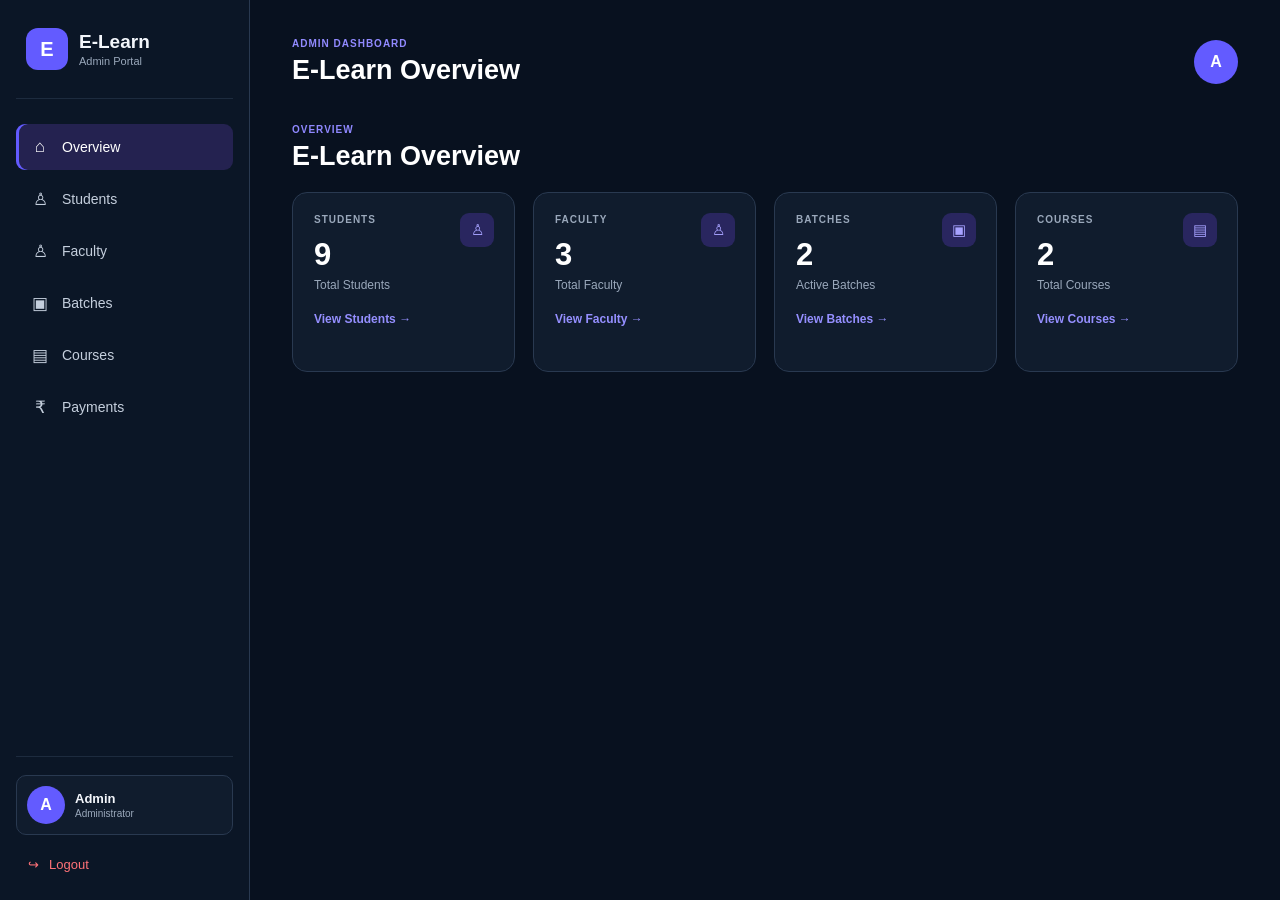
==== MyWebPage/src/main/webapp/admin-dashboard.html @ 743bcda8 "new admin dashboard" ====
<!DOCTYPE html>
<html lang="en">

<head>
<meta charset="UTF-8">
<meta name="viewport" content="width=device-width, initial-scale=1.0">

<title>E-Learn | Admin Dashboard</title>

<link rel="stylesheet" href="admin.css">
</head>

<body>

	<div class="admin-dashboard">

		<!-- ================================
         SIDEBAR
         ================================ -->

		<aside class="admin-sidebar">

			<div class="admin-sidebar-brand">
				<div class="admin-brand-icon">E</div>

				<div>
					<h2>E-Learn</h2>
					<p>Admin Portal</p>
				</div>
			</div>

			<nav class="admin-sidebar-nav">

				<a href="#" class="admin-nav-item active"
					onclick="showOverview(); return false;"> <span>⌂</span>
					Overview
				</a> <a href="#" class="admin-nav-item" id="studentsNav"
					onclick="openStudents(); return false;"> <span>♙</span>
					Students
				</a> <a href="#" class="admin-nav-item" id="facultyNav"
					onclick="openFaculty(); return false;"> <span>♙</span> Faculty

				</a> <a href="#" class="admin-nav-item" id="batchesNav"
					onclick="openBatches(); return false;"> <span>▣</span> Batches

				</a><a href="#" class="admin-nav-item" id="coursesNav"
					onclick="openCourses(); return false;"> <span>▤</span> Courses

				</a> <a href="#" class="admin-nav-item" id="paymentsNav"
					onclick="openPayments(); return false;"> <span>₹</span>

					Payments

				</a>

			</nav>

			<div class="admin-sidebar-bottom">

				<div class="admin-sidebar-admin">
					<div class="admin-avatar">A</div>

					<div>
						<strong>Admin</strong> <span>Administrator</span>
					</div>
				</div>

				<button type="button" class="admin-logout-btn" id="adminLogoutBtn">
					<span>↪</span> Logout
				</button>

			</div>

		</aside>


		<!-- ================================
         MAIN CONTENT
         ================================ -->

		<main class="admin-content">

			<!-- Header -->

			<header class="admin-header">

				<div>
					<p class="admin-greeting">ADMIN DASHBOARD</p>

					<h1 id="adminPageTitle">E-Learn Overview</h1>
				</div>

				<div class="admin-profile-circle">A</div>

			</header>


			<!-- ================================
             OVERVIEW
             ================================ -->

			<section class="admin-section" id="adminOverviewSection">

				<div class="admin-section-heading">
					<div>
						<p class="admin-section-label">OVERVIEW</p>
						<h2>E-Learn Overview</h2>
					</div>
				</div>


				<div class="admin-overview">

					<!-- Students -->

					<div class="admin-card">

						<span class="admin-card-icon">♙</span> <span
							class="admin-card-label"> STUDENTS </span>

						<h2 id="totalStudents">0</h2>

						<p>Total Students</p>

						<button type="button" class="admin-view-btn"
							onclick="openStudents()">View Students →</button>

					</div>


					<!-- Faculty -->

					<div class="admin-card">

						<span class="admin-card-icon">♙</span> <span
							class="admin-card-label"> FACULTY </span>

						<h2 id="totalFaculty">0</h2>

						<p>Total Faculty</p>

						<button type="button" class="admin-view-btn"
							onclick="openFaculty()">View Faculty →</button>

					</div>


					<!-- Batches -->

					<div class="admin-card">

						<span class="admin-card-icon"> ▣ </span> <span
							class="admin-card-label"> BATCHES </span>

						<h2 id="activeBatches">0</h2>

						<p>Active Batches</p>

						<button type="button" class="admin-view-btn"
							onclick="openBatches()">View Batches →</button>

					</div>


					<!-- Courses -->

					<div class="admin-card">

						<span class="admin-card-icon"> ▤ </span> <span
							class="admin-card-label"> COURSES </span>

						<h2 id="totalCourses">0</h2>

						<p>Total Courses</p>

						<button type="button" class="admin-view-btn"
							onclick="openCourses()">View Courses →</button>

					</div>

				</div>

			</section>


			<!-- ================================
             STUDENTS
             ================================ -->

			<section class="admin-section" id="adminStudentsSection"
				style="display: none;">

				<div class="admin-section-heading">

					<div>
						<p class="admin-section-label">MANAGEMENT</p>

						<h2>Students</h2>
					</div>


					<div class="admin-student-heading-actions">

						<button type="button" class="admin-add-btn"
							onclick="openAddStudent()">+ Add Student</button>

						<button type="button" class="admin-close-btn"
							onclick="closeStudents()">Close</button>

					</div>

				</div>


				<!-- Add Student Form -->

				<div class="admin-add-student-card" id="adminAddStudentCard"
					style="display: none;">

					<div class="admin-add-student-header">

						<div>
							<p class="admin-section-label">NEW STUDENT</p>

							<h3>Add New Student</h3>
						</div>

						<button type="button" class="admin-add-close-btn"
							onclick="closeAddStudent()">×</button>

					</div>


					<div class="admin-add-student-form">

						<div class="admin-form-group">
							<label for="adminNewStudentId"> Student ID </label> <input
								type="text" id="adminNewStudentId" placeholder="e.g. STU010">
						</div>


						<div class="admin-form-group">
							<label for="adminNewStudentName"> Student Name </label> <input
								type="text" id="adminNewStudentName"
								placeholder="Enter student name">
						</div>


						<div class="admin-form-group">
							<label for="adminNewStudentBatch"> Batch </label> <input
								type="text" id="adminNewStudentBatch"
								placeholder="e.g. Java Morning Batch">
						</div>


						<div class="admin-add-student-actions">

							<button type="button" class="admin-cancel-btn"
								onclick="closeAddStudent()">Cancel</button>

							<button type="button" class="admin-save-btn"
								onclick="addStudent()">Add Student</button>

						</div>

					</div>

				</div>


				<!-- Student Table -->

				<div class="admin-students-card">

					<div class="admin-students-toolbar">

						<div class="admin-student-count">
							Total Students: <strong id="studentListCount">0</strong>
						</div>

						<div class="admin-search">

							<span>⌕</span> <input type="search" id="studentSearch"
								placeholder="Search students...">

						</div>

					</div>


					<div class="admin-students-table">

						<div class="admin-student-row admin-student-header">

							<span>Student ID</span> <span>Student Name</span> <span>Batch</span>
							<span>Status</span> <span>Actions</span>

						</div>


						<div id="adminStudentsList"></div>

					</div>


					<div class="admin-table-footer">

						<span id="studentListSummary"> Showing 0 students </span>

					</div>

				</div>

			</section>

			<!-- ================================
     			FACULTY MANAGEMENT
     			================================ -->

			<section class="admin-section" id="adminFacultySection"
				style="display: none;">

				<div class="admin-section-heading">

					<div>

						<p class="admin-section-label">MANAGEMENT</p>

						<h2>Faculty</h2>

					</div>


					<div class="admin-faculty-heading-actions">

						<button type="button" class="admin-add-btn"
							onclick="openAddFaculty()">+ Add Faculty</button>


						<button type="button" class="admin-close-btn"
							onclick="closeFaculty()">Close</button>

					</div>

				</div>


				<!-- ================================
         			ADD FACULTY FORM
         			================================ -->

				<div class="admin-add-faculty-card" id="adminAddFacultyCard"
					style="display: none;">

					<div class="admin-add-faculty-header">

						<div>

							<p class="admin-section-label">NEW FACULTY</p>

							<h3>Add Faculty</h3>

						</div>


						<button type="button" class="admin-add-close-btn"
							onclick="closeAddFaculty()">×</button>

					</div>


					<div class="admin-add-faculty-form">

						<div class="admin-form-group">

							<label for="adminNewFacultyId"> Faculty ID </label> <input
								type="text" id="adminNewFacultyId" placeholder="e.g. FAC001">

						</div>


						<div class="admin-form-group">

							<label for="adminNewFacultyName"> Faculty Name </label> <input
								type="text" id="adminNewFacultyName"
								placeholder="Enter faculty name">

						</div>


						<div class="admin-form-group">

							<label for="adminNewFacultySubject"> Subject </label> <input
								type="text" id="adminNewFacultySubject" placeholder="e.g. Java">

						</div>


						<div class="admin-add-faculty-actions">

							<button type="button" class="admin-cancel-btn"
								onclick="closeAddFaculty()">Cancel</button>


							<button type="button" class="admin-save-btn"
								onclick="addFaculty()">Add Faculty</button>

						</div>

					</div>

				</div>


				<!-- ================================
         			FACULTY TABLE
         			================================ -->

				<div class="admin-faculty-card">

					<div class="admin-faculty-toolbar">

						<div class="admin-faculty-count">

							Total Faculty: <strong id="facultyListCount"> 0 </strong>

						</div>


						<div class="admin-search">

							<span>⌕</span> <input type="search" id="facultySearch"
								placeholder="Search faculty...">

						</div>

					</div>


					<div class="admin-faculty-table">

						<div class="admin-faculty-row admin-faculty-header">

							<span> Faculty ID </span> <span> Faculty Name </span> <span>
								Subject </span> <span> Status </span> <span> Actions </span>

						</div>


						<div id="adminFacultyList">

							<!-- Faculty loaded by admin.js -->

						</div>

					</div>


					<div class="admin-table-footer">

						<span id="facultyListSummary"> Showing 0 faculty </span>

					</div>

				</div>

			</section>

			<!-- ================================
     			BATCH MANAGEMENT
     			================================ -->

			<section class="admin-section" id="adminBatchesSection"
				style="display: none;">

				<div class="admin-section-heading">

					<div>

						<p class="admin-section-label">MANAGEMENT</p>

						<h2>Batches</h2>

					</div>


					<div class="admin-batch-heading-actions">

						<button type="button" class="admin-add-btn"
							onclick="openAddBatch()">+ Add Batch</button>


						<button type="button" class="admin-close-btn"
							onclick="closeBatches()">Close</button>

					</div>

				</div>


				<!-- ================================
         			ADD BATCH FORM
         			================================ -->

				<div class="admin-add-batch-card" id="adminAddBatchCard"
					style="display: none;">

					<div class="admin-add-batch-header">

						<div>

							<p class="admin-section-label">NEW BATCH</p>

							<h3>Add Batch</h3>

						</div>


						<button type="button" class="admin-add-close-btn"
							onclick="closeAddBatch()">×</button>

					</div>


					<div class="admin-add-batch-form">

						<div class="admin-form-group">

							<label for="adminNewBatchId"> Batch ID </label> <input
								type="text" id="adminNewBatchId" placeholder="e.g. BAT001">

						</div>


						<div class="admin-form-group">

							<label for="adminNewBatchName"> Batch Name </label> <input
								type="text" id="adminNewBatchName"
								placeholder="e.g. Java Morning Batch">

						</div>


						<div class="admin-form-group">

							<label for="adminNewBatchSubject"> Subject </label> <input
								type="text" id="adminNewBatchSubject" placeholder="e.g. Java">

						</div>


						<div class="admin-form-group">

							<label for="adminNewBatchFaculty"> Faculty </label> <input
								type="text" id="adminNewBatchFaculty"
								placeholder="e.g. Ankit Sharma">

						</div>


						<div class="admin-form-group">

							<label for="adminNewBatchFee"> Monthly Fee (₹) </label> <input
								type="number" id="adminNewBatchFee" placeholder="e.g. 1500"
								min="0">

						</div>


						<div class="admin-add-batch-actions">

							<button type="button" class="admin-cancel-btn"
								onclick="closeAddBatch()">Cancel</button>


							<button type="button" class="admin-save-btn" onclick="addBatch()">

								Add Batch</button>

						</div>

					</div>

				</div>


				<!-- ================================
         			BATCH TABLE
         			================================ -->

				<div class="admin-batches-card">

					<div class="admin-batches-toolbar">

						<div class="admin-batch-count">

							Total Batches: <strong id="batchListCount"> 0 </strong>

						</div>


						<div class="admin-search">

							<span>⌕</span> <input type="search" id="batchSearch"
								placeholder="Search batches...">

						</div>

					</div>


					<div class="admin-batches-table">

						<div class="admin-batch-row admin-batch-header">

							<span> Batch ID </span> <span> Batch Name </span> <span>
								Subject </span> <span> Faculty </span> <span> Monthly Fee </span> <span>
								Status </span> <span> Actions </span>

						</div>


						<div id="adminBatchesList">

							<!-- Batches loaded by admin.js -->

						</div>

					</div>


					<div class="admin-table-footer">

						<span id="batchListSummary"> Showing 0 batches </span>

					</div>

				</div>

			</section>

			<!-- ================================
     COURSE MANAGEMENT
     ================================ -->

			<section class="admin-section" id="adminCoursesSection"
				style="display: none;">

				<div class="admin-section-heading">

					<div>

						<p class="admin-section-label">MANAGEMENT</p>

						<h2>Courses</h2>

					</div>


					<div class="admin-course-heading-actions">

						<button type="button" class="admin-add-btn"
							onclick="openAddCourse()">+ Add Course</button>


						<button type="button" class="admin-close-btn"
							onclick="closeCourses()">Close</button>

					</div>

				</div>


				<!-- ================================
         ADD COURSE FORM
         ================================ -->

				<div class="admin-add-course-card" id="adminAddCourseCard"
					style="display: none;">

					<div class="admin-add-course-header">

						<div>

							<p class="admin-section-label">NEW COURSE</p>

							<h3>Add Course</h3>

						</div>


						<button type="button" class="admin-add-close-btn"
							onclick="closeAddCourse()">×</button>

					</div>


					<div class="admin-add-course-form">

						<div class="admin-form-group">

							<label for="adminNewCourseId"> Course ID </label> <input
								type="text" id="adminNewCourseId" placeholder="e.g. CRS001">

						</div>


						<div class="admin-form-group">

							<label for="adminNewCourseName"> Course Name </label> <input
								type="text" id="adminNewCourseName"
								placeholder="e.g. Java Programming">

						</div>


						<div class="admin-form-group">

							<label for="adminNewCourseDescription"> Description </label> <input
								type="text" id="adminNewCourseDescription"
								placeholder="Short course description">

						</div>


						<div class="admin-add-course-actions">

							<button type="button" class="admin-cancel-btn"
								onclick="closeAddCourse()">Cancel</button>


							<button type="button" class="admin-save-btn"
								onclick="addCourse()">Add Course</button>

						</div>

					</div>

				</div>


				<!-- ================================
         			COURSE TABLE
         			================================ -->

				<div class="admin-courses-card">

					<div class="admin-courses-toolbar">

						<div class="admin-course-count">

							Total Courses: <strong id="courseListCount"> 0 </strong>

						</div>


						<div class="admin-search">

							<span>⌕</span> <input type="search" id="courseSearch"
								placeholder="Search courses...">

						</div>

					</div>


					<div class="admin-courses-table">

						<div class="admin-course-row admin-course-header">

							<span> Course ID </span> <span> Course Name </span> <span>
								Description </span> <span> Status </span> <span> Actions </span>

						</div>


						<div id="adminCoursesList">

							<!-- Courses loaded by admin.js -->

						</div>

					</div>


					<div class="admin-table-footer">

						<span id="courseListSummary"> Showing 0 courses </span>

					</div>

				</div>

			</section>

			<!-- ================================
     			PAYMENTS MANAGEMENT
     			================================ -->

			<section class="admin-section" id="adminPaymentsSection"
				style="display: none;">

				<div class="admin-section-heading">

					<div>

						<p class="admin-section-label">FINANCE</p>

						<h2>Payments</h2>

					</div>

					<button type="button" class="admin-close-btn"
						onclick="closePayments()">Close</button>

				</div>


				<!-- ================================
         			PAYMENT SUMMARY
         			================================ -->

				<div class="admin-payment-summary">

					<div class="admin-payment-summary-card">

						<span class="admin-card-label"> TOTAL EXPECTED </span>

						<h3 id="adminTotalExpected">₹0</h3>

					</div>


					<div class="admin-payment-summary-card">

						<span class="admin-card-label"> TOTAL COLLECTED </span>

						<h3 id="adminTotalCollected">₹0</h3>

					</div>


					<div class="admin-payment-summary-card">

						<span class="admin-card-label"> PENDING </span>

						<h3 id="adminTotalPending">₹0</h3>

					</div>


					<div class="admin-payment-summary-card">

						<span class="admin-card-label"> RECORDS </span>

						<h3 id="adminPaymentRecords">0</h3>

					</div>

				</div>


				<!-- ================================
         			PAYMENT RECORDS
         			================================ -->

				<div class="admin-payments-card">

					<div class="admin-payments-toolbar">

						<div class="admin-payment-filter">

							<select id="adminPaymentMonth">

								<option value="all">All Months</option>

								<option value="2026-08">August 2026</option>

								<option value="2026-09">September 2026</option>

								<option value="2026-10">October 2026</option>

							</select>

						</div>


						<div class="admin-payment-status-filter">

							<select id="adminPaymentStatus">

								<option value="all">All Status</option>

								<option value="paid">Paid</option>

								<option value="pending">Pending</option>

							</select>

						</div>


						<div class="admin-search">

							<span>⌕</span> <input type="search" id="paymentSearch"
								placeholder="Search student...">

						</div>

					</div>


					<!-- ================================
             			PAYMENT TABLE
             			================================ -->

					<div class="admin-payments-table">

						<div class="admin-payment-row admin-payment-header">

							<span> Student </span> <span> Batch </span> <span> Month </span>

							<span> Amount </span> <span> Status </span> <span> Action
							</span>

						</div>


						<div id="adminPaymentsList">

							<!-- Payment records loaded by admin.js -->

						</div>

					</div>


					<div class="admin-table-footer">

						<span id="paymentListSummary"> Showing 0 payment records </span>

					</div>

				</div>

			</section>

		</main>

	</div>


	<script src="admin.js"></script>

</body>
</html>
---- MyWebPage/src/main/webapp/admin.css ----
/* =================================
   E-LEARN ADMIN DASHBOARD
   DARK ONLY
   ================================= */

* {
    margin: 0;
    padding: 0;
    box-sizing: border-box;
}

:root {
    --bg: #08111f;
    --sidebar: #0b1626;
    --panel: #101c2d;
    --panel-soft: #162235;
    --panel-hover: #1b2940;
    --border: #293950;

    --text: #f3f6fb;
    --muted: #9aa8bb;
    --muted-light: #c5cfdd;

    --purple: #635bff;
    --purple-hover: #5148ee;
    --purple-soft: #29265f;

    --green: #20e6a2;
    --green-bg: #064f3b;

    --red: #ff6268;
    --gray-badge: #2b394d;
}

html {
    scroll-behavior: smooth;
}

body {
    min-height: 100vh;
    background: var(--bg);
    color: var(--text);
    font-family: "Segoe UI", Arial, sans-serif;
}

button,
input {
    font: inherit;
}

button {
    cursor: pointer;
}


/* =================================
   LAYOUT
   ================================= */

.admin-dashboard {
    min-height: 100vh;
    display: flex;
    background: var(--bg);
}


/* =================================
   SIDEBAR
   ================================= */

.admin-sidebar {
    width: 250px;
    min-height: 100vh;

    position: sticky;
    top: 0;

    display: flex;
    flex-direction: column;

    padding: 28px 16px 18px;

    background: var(--sidebar);
    border-right: 1px solid var(--border);
}

.admin-sidebar-brand {
    display: flex;
    align-items: center;
    gap: 11px;

    padding: 0 10px 28px;
    border-bottom: 1px solid #1d2b3e;
}

.admin-brand-icon {
    width: 42px;
    height: 42px;

    display: flex;
    align-items: center;
    justify-content: center;

    border-radius: 12px;

    background: var(--purple);
    color: white;

    font-size: 20px;
    font-weight: 800;
}

.admin-sidebar-brand h2 {
    color: var(--text);
    font-size: 19px;
}

.admin-sidebar-brand p {
    margin-top: 2px;
    color: var(--muted);
    font-size: 11px;
}


/* Navigation */

.admin-sidebar-nav {
    display: flex;
    flex-direction: column;
    gap: 6px;

    padding-top: 25px;
}

.admin-nav-item {
    display: flex;
    align-items: center;
    gap: 12px;

    min-height: 46px;
    padding: 0 14px;

    border-radius: 9px;

    color: var(--muted-light);
    text-decoration: none;

    font-size: 14px;
    font-weight: 500;

    transition: 0.2s;
}

.admin-nav-item span {
    width: 20px;
    text-align: center;
    font-size: 17px;
}

.admin-nav-item:hover {
    background: var(--panel-soft);
    color: white;
}

.admin-nav-item.active {
    background: #242250;
    color: white;
    box-shadow: inset 3px 0 0 var(--purple);
}


/* Sidebar bottom */

.admin-sidebar-bottom {
    margin-top: auto;
    padding-top: 18px;
    border-top: 1px solid #1d2b3e;
}

.admin-sidebar-admin {
    display: flex;
    align-items: center;
    gap: 10px;

    padding: 10px;
    margin-bottom: 12px;

    border: 1px solid var(--border);
    border-radius: 10px;

    background: #101c2d;
}

.admin-avatar {
    width: 38px;
    height: 38px;

    display: flex;
    align-items: center;
    justify-content: center;

    border-radius: 50%;

    background: var(--purple);
    color: white;

    font-weight: 700;
}

.admin-sidebar-admin strong,
.admin-sidebar-admin span {
    display: block;
}

.admin-sidebar-admin strong {
    font-size: 13px;
}

.admin-sidebar-admin span {
    margin-top: 2px;
    color: var(--muted);
    font-size: 10px;
}

.admin-logout-btn {
    width: 100%;

    display: flex;
    align-items: center;
    gap: 10px;

    padding: 10px 12px;

    border: none;
    background: transparent;
    color: #ff7278;

    border-radius: 8px;

    font-size: 13px;
}

.admin-logout-btn:hover {
    background: #2a1b24;
}


/* =================================
   MAIN CONTENT
   ================================= */

.admin-content {
    flex: 1;
    min-width: 0;

    padding: 38px 42px 55px;
}

.admin-header {
    display: flex;
    align-items: center;
    justify-content: space-between;

    max-width: 1260px;
    margin: 0 auto 38px;
}

.admin-greeting {
    margin-bottom: 6px;

    color: #918aff;

    font-size: 10px;
    font-weight: 700;
    letter-spacing: 1px;
}

.admin-header h1 {
    font-size: 27px;
    color: white;
}

.admin-profile-circle {
    width: 44px;
    height: 44px;

    display: flex;
    align-items: center;
    justify-content: center;

    border-radius: 50%;

    background: var(--purple);
    color: white;

    font-weight: 700;
}


/* =================================
   SECTIONS
   ================================= */

.admin-section {
    max-width: 1260px;
    margin: 0 auto 35px;
}

.admin-section-heading {
    display: flex;
    align-items: flex-end;
    justify-content: space-between;

    gap: 20px;
    margin-bottom: 20px;
}

.admin-section-label {
    margin-bottom: 6px;

    color: #8f88ff;

    font-size: 10px;
    font-weight: 700;
    letter-spacing: 1px;
}

.admin-section-heading h2 {
    color: white;
    font-size: 27px;
}


/* =================================
   OVERVIEW CARDS
   ================================= */

.admin-overview {
    display: grid;
    grid-template-columns: repeat(4, minmax(0, 1fr));
    gap: 18px;
}

.admin-card {
    position: relative;

    min-height: 180px;

    padding: 21px;

    background: var(--panel);
    border: 1px solid var(--border);
    border-radius: 15px;

    overflow: hidden;
    transition: 0.2s;
}

.admin-card:hover {
    transform: translateY(-2px);
    background: var(--panel-hover);
}

.admin-card-icon {
    position: absolute;
    top: 20px;
    right: 20px;

    width: 34px;
    height: 34px;

    display: flex;
    align-items: center;
    justify-content: center;

    border-radius: 9px;

    background: var(--purple-soft);
    color: #a7a2ff;

    font-size: 15px;
}

.admin-card-label {
    display: block;

    color: var(--muted);
    font-size: 10px;
    font-weight: 700;
    letter-spacing: 1px;
}

.admin-card h2 {
    margin: 12px 0 5px;

    color: white;
    font-size: 31px;
}

.admin-card p {
    color: var(--muted);
    font-size: 12px;
}

.admin-view-btn {
    margin-top: 20px;

    padding: 0;

    border: none;
    background: transparent;

    color: #958fff;

    font-size: 12px;
    font-weight: 600;
}

.admin-view-btn:hover {
    color: #b2adff;
}


/* =================================
   STUDENT HEADING BUTTONS
   ================================= */

.admin-student-heading-actions {
    display: flex;
    align-items: center;
    gap: 10px;
}

.admin-add-btn {
    border: none;
    border-radius: 9px;

    padding: 11px 17px;

    background: var(--purple);
    color: white;

    font-size: 13px;
    font-weight: 700;

    box-shadow: 0 7px 20px rgba(99, 91, 255, 0.2);
}

.admin-add-btn:hover {
    background: var(--purple-hover);
}

.admin-close-btn {
    padding: 10px 18px;

    border: 1px solid var(--border);
    border-radius: 9px;

    background: var(--panel);
    color: var(--muted-light);

    font-size: 13px;
    font-weight: 600;
}

.admin-close-btn:hover {
    background: var(--panel-hover);
    color: white;
}


/* =================================
   ADD STUDENT CARD
   ================================= */

.admin-add-student-card {
    margin-bottom: 18px;

    padding: 22px;

    background: linear-gradient(
        135deg,
        #101c2d,
        #0d1929
    );

    border: 1px solid var(--border);
    border-radius: 15px;
}

.admin-add-student-header {
    display: flex;
    align-items: center;
    justify-content: space-between;

    margin-bottom: 20px;
}

.admin-add-student-header h3 {
    color: white;
    font-size: 18px;
}

.admin-add-close-btn {
    width: 34px;
    height: 34px;

    border: 1px solid var(--border);
    border-radius: 8px;

    background: transparent;
    color: var(--muted-light);

    font-size: 21px;
}

.admin-add-close-btn:hover {
    background: var(--panel-hover);
    color: white;
}

.admin-add-student-form {
    display: grid;
    grid-template-columns: 1fr 1.2fr 1.2fr auto;

    gap: 14px;
    align-items: end;
}

.admin-form-group {
    display: flex;
    flex-direction: column;
    gap: 7px;
}

.admin-form-group label {
    color: var(--muted-light);
    font-size: 11px;
    font-weight: 600;
}

.admin-form-group input {
    width: 100%;

    padding: 11px 12px;

    border: 1px solid var(--border);
    border-radius: 8px;

    outline: none;

    background: #0b1626;
    color: white;

    font-size: 13px;
}

.admin-form-group input::placeholder {
    color: #637186;
}

.admin-form-group input:focus {
    border-color: var(--purple);
}

.admin-add-student-actions {
    display: flex;
    gap: 9px;
}

.admin-cancel-btn,
.admin-save-btn {
    padding: 10px 15px;

    border-radius: 8px;

    font-size: 12px;
    font-weight: 600;
}

.admin-cancel-btn {
    border: 1px solid var(--border);
    background: var(--panel-soft);
    color: var(--muted-light);
}

.admin-save-btn {
    border: none;
    background: var(--purple);
    color: white;
}

.admin-cancel-btn:hover {
    background: var(--panel-hover);
}

.admin-save-btn:hover {
    background: var(--purple-hover);
}


/* =================================
   STUDENT TABLE CARD
   ================================= */

.admin-students-card {
    background: var(--panel);

    border: 1px solid var(--border);
    border-radius: 15px;

    overflow: hidden;
}

.admin-students-toolbar {
    min-height: 72px;

    display: flex;
    align-items: center;
    justify-content: space-between;

    gap: 20px;

    padding: 14px 20px;

    border-bottom: 1px solid var(--border);
}

.admin-student-count {
    color: var(--muted-light);
    font-size: 13px;
}

.admin-student-count strong {
    margin-left: 4px;
    color: #8f88ff;
    font-size: 15px;
}

.admin-search {
    width: 250px;

    display: flex;
    align-items: center;
    gap: 8px;

    padding: 9px 11px;

    border: 1px solid var(--border);
    border-radius: 8px;

    background: #0c1727;
}

.admin-search span {
    color: #74839a;
    font-size: 18px;
}

.admin-search input {
    width: 100%;

    border: none;
    outline: none;

    background: transparent;
    color: white;

    font-size: 12px;
}

.admin-search input::placeholder {
    color: #64748b;
}


/* =================================
   TABLE
   ================================= */

.admin-students-table {
    width: 100%;
    overflow-x: auto;
}

.admin-student-row {
    display: grid;

    grid-template-columns:
        120px
        minmax(170px, 1.25fr)
        minmax(180px, 1.3fr)
        105px
        190px;

    align-items: center;

    min-width: 765px;
    min-height: 62px;

    padding: 0 20px;

    border-bottom: 1px solid var(--border);

    color: #dbe2ec;
    font-size: 13px;
}

.admin-student-row:last-child {
    border-bottom: none;
}

.admin-student-header {
    min-height: 50px;

    background: #142033;

    color: #9aa8bb;

    font-size: 10px;
    font-weight: 700;

    letter-spacing: 0.5px;
    text-transform: uppercase;
}

.admin-student-status {
    display: inline-flex;
    align-items: center;
    justify-content: center;

    min-width: 62px;

    padding: 5px 10px;

    border-radius: 20px;

    font-size: 10px;
    font-weight: 700;
}

.admin-student-status.active {
    background: var(--green-bg);
    color: var(--green);
}

.admin-student-status.inactive {
    background: var(--gray-badge);
    color: #b3bfce;
}

.admin-student-actions {
    display: flex;
    align-items: center;
    gap: 12px;
}

.admin-status-btn,
.admin-remove-btn {
    padding: 4px 0;

    border: none;
    background: transparent;

    font-size: 12px;
    font-weight: 700;

    white-space: nowrap;
}

.admin-status-btn.deactivate {
    color: var(--red);
}

.admin-status-btn.activate {
    color: var(--green);
}

.admin-remove-btn {
    color: var(--red);
}

.admin-status-btn:hover,
.admin-remove-btn:hover {
    text-decoration: underline;
}


/* =================================
   TABLE FOOTER
   ================================= */

.admin-table-footer {
    padding: 15px 20px;

    border-top: 1px solid var(--border);

    color: var(--muted);

    font-size: 12px;
}


/* =================================
   RESPONSIVE
   ================================= */

@media (max-width: 1100px) {

    .admin-overview {
        grid-template-columns: repeat(2, minmax(0, 1fr));
    }

    .admin-add-student-form {
        grid-template-columns: 1fr 1fr;
    }

    .admin-add-student-actions {
        justify-content: flex-end;
    }
}

@media (max-width: 800px) {

    .admin-sidebar {
        width: 210px;
    }

    .admin-content {
        padding: 30px 24px 45px;
    }
}

@media (max-width: 680px) {

    .admin-dashboard {
        display: block;
    }

    .admin-sidebar {
        position: static;

        width: 100%;
        min-height: auto;

        border-right: none;
        border-bottom: 1px solid var(--border);
    }

    .admin-sidebar-nav {
        flex-direction: row;
        overflow-x: auto;
    }

    .admin-nav-item {
        flex: 0 0 auto;
    }

    .admin-sidebar-bottom {
        display: none;
    }

    .admin-content {
        padding: 25px 16px 40px;
    }

    .admin-overview {
        grid-template-columns: 1fr;
    }

    .admin-section-heading {
        align-items: flex-start;
        flex-direction: column;
    }

    .admin-student-heading-actions {
        width: 100%;
    }

    .admin-add-btn,
    .admin-close-btn {
        flex: 1;
    }

    .admin-add-student-form {
        grid-template-columns: 1fr;
    }

    .admin-add-student-actions {
        justify-content: flex-end;
    }

    .admin-search {
        width: 100%;
    }

    .admin-students-toolbar {
        align-items: stretch;
        flex-direction: column;
    }
}
/* =================================
   FACULTY MANAGEMENT UI
   ================================= */

.admin-faculty-heading-actions {
    display: flex;
    align-items: center;
    gap: 10px;
}


/* =================================
   ADD FACULTY CARD
   ================================= */

.admin-add-faculty-card {
    margin-bottom: 18px;

    padding: 22px;

    background: #101c2d;

    border: 1px solid #293950;
    border-radius: 15px;
}

.admin-add-faculty-header {
    display: flex;
    align-items: center;
    justify-content: space-between;

    margin-bottom: 20px;
}

.admin-add-faculty-header h3 {
    color: #ffffff;

    font-size: 18px;
}


/* =================================
   ADD FACULTY FORM
   ================================= */

.admin-add-faculty-form {
    display: grid;

    grid-template-columns:
        1fr
        1.2fr
        1.2fr;

    gap: 15px;
}

.admin-add-faculty-actions {
    grid-column: 1 / -1;

    display: flex;
    justify-content: flex-end;

    gap: 10px;
}


/* =================================
   FACULTY TABLE
   ================================= */

.admin-faculty-card {
    background: #101c2d;

    border: 1px solid #293950;
    border-radius: 15px;

    overflow: hidden;
}


/* Toolbar */

.admin-faculty-toolbar {
    display: flex;

    align-items: center;
    justify-content: space-between;

    padding: 15px 20px;

    border-bottom: 1px solid #293950;
}

.admin-faculty-count {
    color: #9aa8bb;

    font-size: 13px;
}

.admin-faculty-count strong {
    color: #918aff;

    margin-left: 4px;
}


/* =================================
   FACULTY TABLE ROW
   ================================= */

.admin-faculty-table {
    width: 100%;

    overflow-x: auto;
}

.admin-faculty-row {
    display: grid;

    grid-template-columns:
        120px
        minmax(170px, 1.3fr)
        minmax(150px, 1.2fr)
        100px
        190px;

    align-items: center;

    min-width: 730px;

    min-height: 62px;

    padding: 0 20px;

    border-bottom: 1px solid #293950;

    color: #dbe2ec;

    font-size: 13px;
}

.admin-faculty-row:last-child {
    border-bottom: none;
}


/* Header */

.admin-faculty-header {
    min-height: 50px;

    background: #142033;

    color: #9aa8bb;

    font-size: 10px;

    font-weight: 700;

    text-transform: uppercase;

    letter-spacing: .5px;
}


/* =================================
   FACULTY STATUS
   ================================= */

.admin-faculty-status {
    display: inline-flex;

    align-items: center;
    justify-content: center;

    min-width: 62px;

    padding: 5px 10px;

    border-radius: 20px;

    font-size: 10px;

    font-weight: 700;
}

.admin-faculty-status.active {
    background: #064f3b;

    color: #20e6a2;
}

.admin-faculty-status.inactive {
    background: #2b394d;

    color: #b3bfce;
}


/* =================================
   FACULTY ACTIONS
   ================================= */

.admin-faculty-actions {
    display: flex;

    align-items: center;

    gap: 14px;
}

.admin-faculty-status-btn,
.admin-faculty-remove-btn {
    padding: 4px 0;

    border: none;

    background: transparent;

    font-size: 12px;

    font-weight: 600;

    cursor: pointer;
}

.admin-faculty-status-btn.deactivate,
.admin-faculty-remove-btn {
    color: #ff6268;
}

.admin-faculty-status-btn.activate {
    color: #20e6a2;
}

.admin-faculty-status-btn:hover,
.admin-faculty-remove-btn:hover {
    text-decoration: underline;
}


/* =================================
   RESPONSIVE
   ================================= */

@media (max-width: 800px) {

    .admin-add-faculty-form {
        grid-template-columns: 1fr 1fr;
    }

    .admin-faculty-toolbar {
        align-items: flex-start;

        flex-direction: column;

        gap: 12px;
    }

}


@media (max-width: 600px) {

    .admin-faculty-heading-actions {
        width: 100%;
    }

    .admin-faculty-heading-actions
    .admin-add-btn,
    .admin-faculty-heading-actions
    .admin-close-btn {
        flex: 1;
    }

    .admin-add-faculty-form {
        grid-template-columns: 1fr;
    }

}

/* =================================
   BATCH MANAGEMENT UI
   ================================= */

.admin-batch-heading-actions {
    display: flex;
    align-items: center;
    gap: 10px;
}


/* =================================
   ADD BATCH CARD
   ================================= */

.admin-add-batch-card {
    margin-bottom: 18px;
    padding: 22px;

    background: #101c2d;

    border: 1px solid #293950;
    border-radius: 15px;
}

.admin-add-batch-header {
    display: flex;
    align-items: center;
    justify-content: space-between;

    margin-bottom: 20px;
}

.admin-add-batch-header h3 {
    color: #ffffff;
    font-size: 18px;
}


/* =================================
   ADD BATCH FORM
   ================================= */

.admin-add-batch-form {
    display: grid;

    grid-template-columns:
        1fr
        1.4fr
        1fr
        1.2fr
        1fr;

    gap: 15px;
}

.admin-add-batch-actions {
    grid-column: 1 / -1;

    display: flex;
    justify-content: flex-end;

    gap: 10px;
}


/* =================================
   BATCH TABLE
   ================================= */

.admin-batches-card {
    background: #101c2d;

    border: 1px solid #293950;
    border-radius: 15px;

    overflow: hidden;
}

.admin-batches-toolbar {
    display: flex;
    align-items: center;
    justify-content: space-between;

    padding: 15px 20px;

    border-bottom: 1px solid #293950;
}

.admin-batch-count {
    color: #9aa8bb;
    font-size: 13px;
}

.admin-batch-count strong {
    color: #918aff;
    margin-left: 4px;
}


/* =================================
   BATCH TABLE ROWS
   ================================= */

.admin-batches-table {
    width: 100%;
    overflow-x: auto;
}

.admin-batch-row {
    display: grid;

    grid-template-columns:
        90px
        minmax(170px, 1.4fr)
        minmax(110px, 1fr)
        minmax(140px, 1.2fr)
        120px
        90px
        170px;

    align-items: center;

    min-width: 900px;
    min-height: 62px;

    padding: 0 20px;

    border-bottom: 1px solid #293950;

    color: #dbe2ec;

    font-size: 13px;
}

.admin-batch-row:last-child {
    border-bottom: none;
}


/* Header */

.admin-batch-header {
    min-height: 50px;

    background: #142033;

    color: #9aa8bb;

    font-size: 10px;
    font-weight: 700;

    text-transform: uppercase;

    letter-spacing: .5px;
}


/* =================================
   MONTHLY FEE
   ================================= */

.admin-batch-fee {
    color: #ffffff;

    font-weight: 700;
}

.admin-batch-fee::before {
    content: "₹";
    margin-right: 2px;

    color: #918aff;
}


/* =================================
   BATCH STATUS
   ================================= */

.admin-batch-status {
    display: inline-flex;

    align-items: center;
    justify-content: center;

    min-width: 62px;

    padding: 5px 10px;

    border-radius: 20px;

    font-size: 10px;
    font-weight: 700;
}

.admin-batch-status.active {
    background: #064f3b;
    color: #20e6a2;
}

.admin-batch-status.inactive {
    background: #2b394d;
    color: #b3bfce;
}


/* =================================
   BATCH ACTIONS
   ================================= */

.admin-batch-actions {
    display: flex;
    align-items: center;

    gap: 13px;
}

.admin-batch-action-btn,
.admin-batch-remove-btn {
    padding: 4px 0;

    border: none;
    background: transparent;

    font-size: 12px;
    font-weight: 600;

    cursor: pointer;
}

.admin-batch-action-btn {
    color: #918aff;
}

.admin-batch-status-btn.deactivate {
    color: #ff6268;
}

.admin-batch-status-btn.activate {
    color: #20e6a2;
}

.admin-batch-remove-btn {
    color: #ff6268;
}

.admin-batch-action-btn:hover,
.admin-batch-status-btn:hover,
.admin-batch-remove-btn:hover {
    text-decoration: underline;
}


/* =================================
   RESPONSIVE
   ================================= */

@media (max-width: 1000px) {

    .admin-add-batch-form {
        grid-template-columns:
            1fr
            1fr;
    }

}


@media (max-width: 700px) {

    .admin-batch-heading-actions {
        width: 100%;
    }

    .admin-batch-heading-actions
    .admin-add-btn,
    .admin-batch-heading-actions
    .admin-close-btn {
        flex: 1;
    }

    .admin-add-batch-form {
        grid-template-columns: 1fr;
    }

    .admin-batches-toolbar {
        align-items: flex-start;

        flex-direction: column;

        gap: 12px;
    }

}
/* =================================
   BATCH STATUS ACTION BUTTON
   ================================= */

.admin-batch-status-btn {
    padding: 4px 0;

    border: none;
    background: transparent;

    font-size: 12px;
    font-weight: 600;

    cursor: pointer;
}

.admin-batch-status-btn.deactivate {
    color: #ff6268;
}

.admin-batch-status-btn.activate {
    color: #20e6a2;
}

.admin-batch-status-btn:hover {
    text-decoration: underline;
}

/* =================================
   COURSE MANAGEMENT UI
   ================================= */

.admin-course-heading-actions {
    display: flex;
    align-items: center;
    gap: 10px;
}


/* =================================
   ADD COURSE CARD
   ================================= */

.admin-add-course-card {
    margin-bottom: 18px;
    padding: 22px;

    background: #101c2d;

    border: 1px solid #293950;
    border-radius: 15px;
}

.admin-add-course-header {
    display: flex;
    align-items: center;
    justify-content: space-between;

    margin-bottom: 20px;
}

.admin-add-course-header h3 {
    color: #ffffff;
    font-size: 18px;
}


/* =================================
   ADD COURSE FORM
   ================================= */

.admin-add-course-form {
    display: grid;

    grid-template-columns:
        1fr
        1.3fr
        2fr;

    gap: 15px;
}

.admin-add-course-actions {
    grid-column: 1 / -1;

    display: flex;
    justify-content: flex-end;

    gap: 10px;
}


/* =================================
   COURSE TABLE
   ================================= */

.admin-courses-card {
    background: #101c2d;

    border: 1px solid #293950;
    border-radius: 15px;

    overflow: hidden;
}

.admin-courses-toolbar {
    display: flex;
    align-items: center;
    justify-content: space-between;

    padding: 15px 20px;

    border-bottom: 1px solid #293950;
}

.admin-course-count {
    color: #9aa8bb;
    font-size: 13px;
}

.admin-course-count strong {
    color: #918aff;
    margin-left: 4px;
}


/* =================================
   COURSE TABLE ROWS
   ================================= */

.admin-courses-table {
    width: 100%;
    overflow-x: auto;
}

.admin-course-row {
    display: grid;

    grid-template-columns:
        100px
        minmax(180px, 1.3fr)
        minmax(250px, 2fr)
        100px
        180px;

    align-items: center;

    min-width: 800px;
    min-height: 62px;

    padding: 0 20px;

    border-bottom: 1px solid #293950;

    color: #dbe2ec;

    font-size: 13px;
}

.admin-course-row:last-child {
    border-bottom: none;
}


/* Header */

.admin-course-header {
    min-height: 50px;

    background: #142033;

    color: #9aa8bb;

    font-size: 10px;
    font-weight: 700;

    text-transform: uppercase;

    letter-spacing: .5px;
}


/* =================================
   COURSE DESCRIPTION
   ================================= */

.admin-course-description {
    color: #8f9db0;

    white-space: nowrap;
    overflow: hidden;
    text-overflow: ellipsis;

    max-width: 100%;
}


/* =================================
   COURSE STATUS
   ================================= */

.admin-course-status {
    display: inline-flex;

    align-items: center;
    justify-content: center;

    min-width: 62px;

    padding: 5px 10px;

    border-radius: 20px;

    font-size: 10px;
    font-weight: 700;
}

.admin-course-status.active {
    background: #064f3b;
    color: #20e6a2;
}

.admin-course-status.inactive {
    background: #2b394d;
    color: #b3bfce;
}


/* =================================
   COURSE ACTIONS
   ================================= */

.admin-course-actions {
    display: flex;
    align-items: center;

    gap: 13px;
}

.admin-course-edit-btn,
.admin-course-status-btn,
.admin-course-remove-btn {
    padding: 4px 0;

    border: none;
    background: transparent;

    font-size: 12px;
    font-weight: 600;

    cursor: pointer;
}

.admin-course-edit-btn {
    color: #918aff;
}

.admin-course-status-btn.deactivate,
.admin-course-remove-btn {
    color: #ff6268;
}

.admin-course-status-btn.activate {
    color: #20e6a2;
}

.admin-course-edit-btn:hover,
.admin-course-status-btn:hover,
.admin-course-remove-btn:hover {
    text-decoration: underline;
}


/* =================================
   RESPONSIVE
   ================================= */

@media (max-width: 850px) {

    .admin-add-course-form {
        grid-template-columns: 1fr 1fr;
    }

}


@media (max-width: 600px) {

    .admin-course-heading-actions {
        width: 100%;
    }

    .admin-course-heading-actions
    .admin-add-btn,
    .admin-course-heading-actions
    .admin-close-btn {
        flex: 1;
    }

    .admin-add-course-form {
        grid-template-columns: 1fr;
    }

    .admin-courses-toolbar {
        align-items: flex-start;
        flex-direction: column;
        gap: 12px;
    }

}
/* =================================
   PAYMENTS MANAGEMENT UI
   ================================= */

.admin-payment-summary {
    display: grid;

    grid-template-columns:
        repeat(4, 1fr);

    gap: 16px;

    margin-bottom: 20px;
}


.admin-payment-summary-card {
    padding: 20px;

    background: #101c2d;

    border: 1px solid #293950;
    border-radius: 15px;
}


.admin-payment-summary-card h3 {
    margin-top: 10px;

    color: #ffffff;

    font-size: 24px;
}


/* =================================
   PAYMENTS TABLE
   ================================= */

.admin-payments-card {
    background: #101c2d;

    border: 1px solid #293950;
    border-radius: 15px;

    overflow: hidden;
}


.admin-payments-toolbar {
    display: flex;

    align-items: center;
    justify-content: flex-end;

    gap: 12px;

    padding: 15px 20px;

    border-bottom: 1px solid #293950;
}


.admin-payment-filter select,
.admin-payment-status-filter select {
    height: 42px;

    padding: 0 35px 0 12px;

    border: 1px solid #293950;
    border-radius: 9px;

    background: #0b1626;

    color: #aebbd0;

    font-size: 13px;

    outline: none;

    cursor: pointer;
}


.admin-payment-filter select:focus,
.admin-payment-status-filter select:focus {
    border-color: #6558f5;
}


/* =================================
   PAYMENT TABLE ROWS
   ================================= */

.admin-payments-table {
    width: 100%;

    overflow-x: auto;
}


.admin-payment-row {
    display: grid;

    grid-template-columns:
        minmax(170px, 1.3fr)
        minmax(160px, 1.2fr)
        130px
        110px
        100px
        150px;

    align-items: center;

    min-width: 850px;

    min-height: 62px;

    padding: 0 20px;

    border-bottom: 1px solid #293950;

    color: #dbe2ec;

    font-size: 13px;
}


.admin-payment-row:last-child {
    border-bottom: none;
}


/* =================================
   PAYMENT HEADER
   ================================= */

.admin-payment-header {
    min-height: 50px;

    background: #142033;

    color: #9aa8bb;

    font-size: 10px;

    font-weight: 700;

    text-transform: uppercase;

    letter-spacing: .5px;
}


/* =================================
   PAYMENT STATUS
   ================================= */

.admin-payment-status {
    display: inline-flex;

    align-items: center;
    justify-content: center;

    min-width: 65px;

    padding: 5px 10px;

    border-radius: 20px;

    font-size: 10px;

    font-weight: 700;
}


.admin-payment-status.paid {
    background: #064f3b;

    color: #20e6a2;
}


.admin-payment-status.pending {
    background: #493914;

    color: #f5c451;
}


/* =================================
   PAYMENT AMOUNT
   ================================= */

.admin-payment-amount {
    color: #ffffff;

    font-weight: 700;
}


/* =================================
   PAYMENT ACTIONS
   ================================= */

.admin-payment-actions {
    display: flex;

    align-items: center;

    gap: 13px;
}


.admin-payment-view-btn,
.admin-payment-verify-btn {
    padding: 4px 0;

    border: none;

    background: transparent;

    font-size: 12px;

    font-weight: 600;

    cursor: pointer;
}


.admin-payment-view-btn {
    color: #918aff;
}


.admin-payment-verify-btn {
    color: #20e6a2;
}


.admin-payment-view-btn:hover,
.admin-payment-verify-btn:hover {
    text-decoration: underline;
}


/* =================================
   RESPONSIVE
   ================================= */

@media (max-width: 900px) {

    .admin-payment-summary {
        grid-template-columns:
            repeat(2, 1fr);
    }

}


@media (max-width: 650px) {

    .admin-payment-summary {
        grid-template-columns: 1fr;
    }


    .admin-payments-toolbar {
        align-items: stretch;

        flex-direction: column;
    }


    .admin-payment-filter select,
    .admin-payment-status-filter select {
        width: 100%;
    }

}
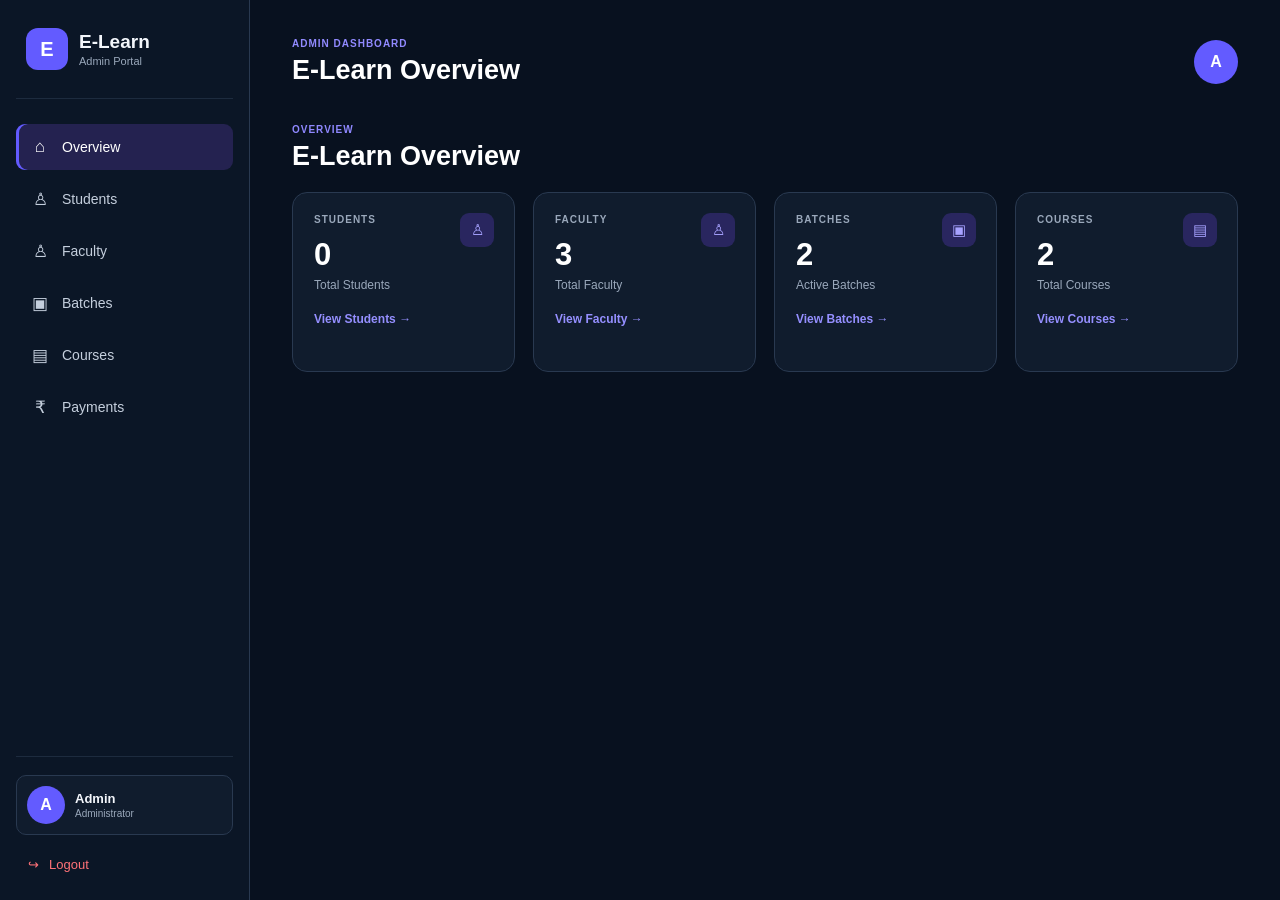
==== commit b6d4f82e: "backend started" ====
--- a/MyWebPage/src/main/webapp/admin-dashboard.html
+++ b/MyWebPage/src/main/webapp/admin-dashboard.html
@@ -252,6 +252,12 @@
 								placeholder="e.g. Java Morning Batch">
 						</div>
 
+						<div class="admin-form-group">
+							<label for="studentPassword">Password</label> <input
+								type="password" id="studentPassword"
+								placeholder="Enter password" required>
+						</div>
+
 
 						<div class="admin-add-student-actions">
 
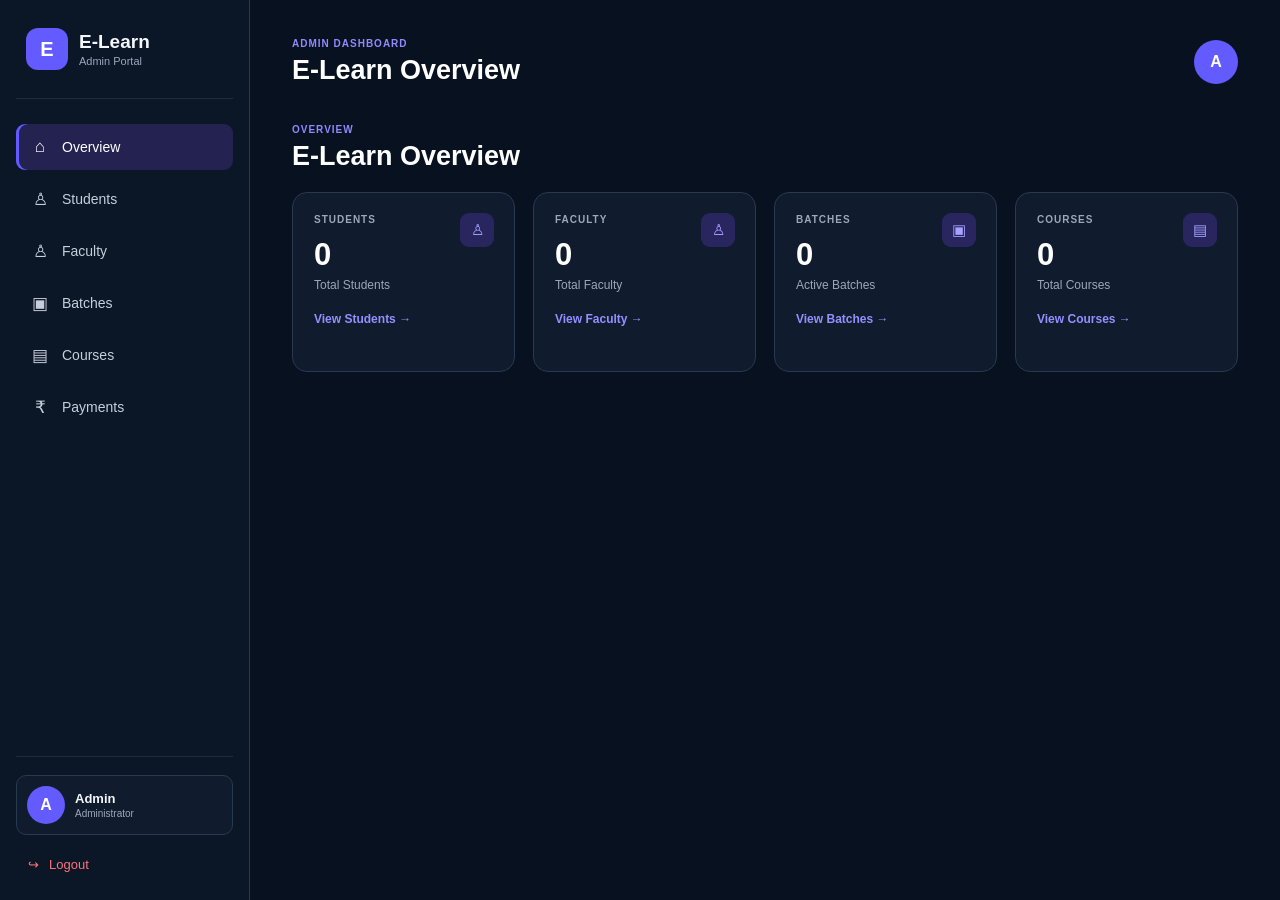
==== commit df734916: "updated backend" ====
--- a/MyWebPage/src/main/webapp/admin-dashboard.html
+++ b/MyWebPage/src/main/webapp/admin-dashboard.html
@@ -401,6 +401,14 @@
 
 						</div>
 
+						<div class="admin-form-group">
+
+							<label for="adminNewFacultyPassword"> Password </label> <input
+								type="password" id="adminNewFacultyPassword"
+								placeholder="Enter faculty password">
+
+						</div>
+
 
 						<div class="admin-add-faculty-actions">
 
@@ -514,13 +522,10 @@
 					<div class="admin-add-batch-header">
 
 						<div>
-
 							<p class="admin-section-label">NEW BATCH</p>
 
 							<h3>Add Batch</h3>
-
-						</div>
-
+						</div>
 
 						<button type="button" class="admin-add-close-btn"
 							onclick="closeAddBatch()">×</button>
@@ -530,48 +535,82 @@
 
 					<div class="admin-add-batch-form">
 
-						<div class="admin-form-group">
-
-							<label for="adminNewBatchId"> Batch ID </label> <input
-								type="text" id="adminNewBatchId" placeholder="e.g. BAT001">
-
-						</div>
-
+						<!-- Batch Name -->
 
 						<div class="admin-form-group">
 
 							<label for="adminNewBatchName"> Batch Name </label> <input
 								type="text" id="adminNewBatchName"
-								placeholder="e.g. Java Morning Batch">
-
-						</div>
-
+								placeholder="e.g. Java Morning Batch" required>
+
+						</div>
+
+
+						<!-- Subject -->
 
 						<div class="admin-form-group">
 
 							<label for="adminNewBatchSubject"> Subject </label> <input
-								type="text" id="adminNewBatchSubject" placeholder="e.g. Java">
-
-						</div>
-
+								type="text" id="adminNewBatchSubject" placeholder="e.g. Java"
+								required>
+
+						</div>
+
+
+						<!-- Faculty -->
 
 						<div class="admin-form-group">
 
 							<label for="adminNewBatchFaculty"> Faculty </label> <input
 								type="text" id="adminNewBatchFaculty"
-								placeholder="e.g. Ankit Sharma">
-
-						</div>
-
+								placeholder="e.g. Ankit Sharma" required>
+
+						</div>
+
+
+						<!-- Schedule -->
+
+						<div class="admin-form-group">
+
+							<label for="adminNewBatchSchedule"> Schedule </label> <input
+								type="text" id="adminNewBatchSchedule"
+								placeholder="e.g. Monday - Friday, 10:00 AM - 12:00 PM" required>
+
+						</div>
+
+
+						<!-- Start Date -->
+
+						<div class="admin-form-group">
+
+							<label for="adminNewBatchStartDate"> Start Date </label> <input
+								type="date" id="adminNewBatchStartDate" required>
+
+						</div>
+
+
+						<!-- End Date -->
+
+						<div class="admin-form-group">
+
+							<label for="adminNewBatchEndDate"> End Date </label> <input
+								type="date" id="adminNewBatchEndDate" required>
+
+						</div>
+
+
+						<!-- Monthly Fee -->
 
 						<div class="admin-form-group">
 
 							<label for="adminNewBatchFee"> Monthly Fee (₹) </label> <input
 								type="number" id="adminNewBatchFee" placeholder="e.g. 1500"
-								min="0">
-
-						</div>
-
+								min="0" step="0.01" required>
+
+						</div>
+
+
+						<!-- Actions -->
 
 						<div class="admin-add-batch-actions">
 
@@ -580,7 +619,6 @@
 
 
 							<button type="button" class="admin-save-btn" onclick="addBatch()">
-
 								Add Batch</button>
 
 						</div>
@@ -588,7 +626,6 @@
 					</div>
 
 				</div>
-
 
 				<!-- ================================
          			BATCH TABLE
--- a/MyWebPage/src/main/webapp/admin.css
+++ b/MyWebPage/src/main/webapp/admin.css
@@ -1349,7 +1349,7 @@
 }
 
 .admin-batch-fee::before {
-    content: "₹";
+    content: "";
     margin-right: 2px;
 
     color: #918aff;
@@ -2065,3 +2065,56 @@
     }
 
 }
+
+/* =================================
+   PAYMENT STATUS
+   ================================= */
+
+.admin-status-paid {
+    display: inline-block;
+    padding: 6px 12px;
+    border-radius: 20px;
+
+    background: #064f3b;
+    color: #20e6a2;
+
+    font-size: 12px;
+    font-weight: 600;
+}
+
+.admin-status-pending {
+    display: inline-block;
+    padding: 6px 12px;
+    border-radius: 20px;
+
+    background: #3f2d14;
+    color: #f59e0b;
+
+    font-size: 12px;
+    font-weight: 600;
+}
+
+
+/* =================================
+   PAYMENT VERIFY BUTTON
+   ================================= */
+
+.admin-payment-verify-btn {
+    border: none;
+
+    padding: 7px 14px;
+
+    border-radius: 7px;
+
+    background: #635bff;
+    color: #ffffff;
+
+    font-size: 12px;
+    font-weight: 600;
+
+    cursor: pointer;
+}
+
+.admin-payment-verify-btn:hover {
+    background: #5148ee;
+}
